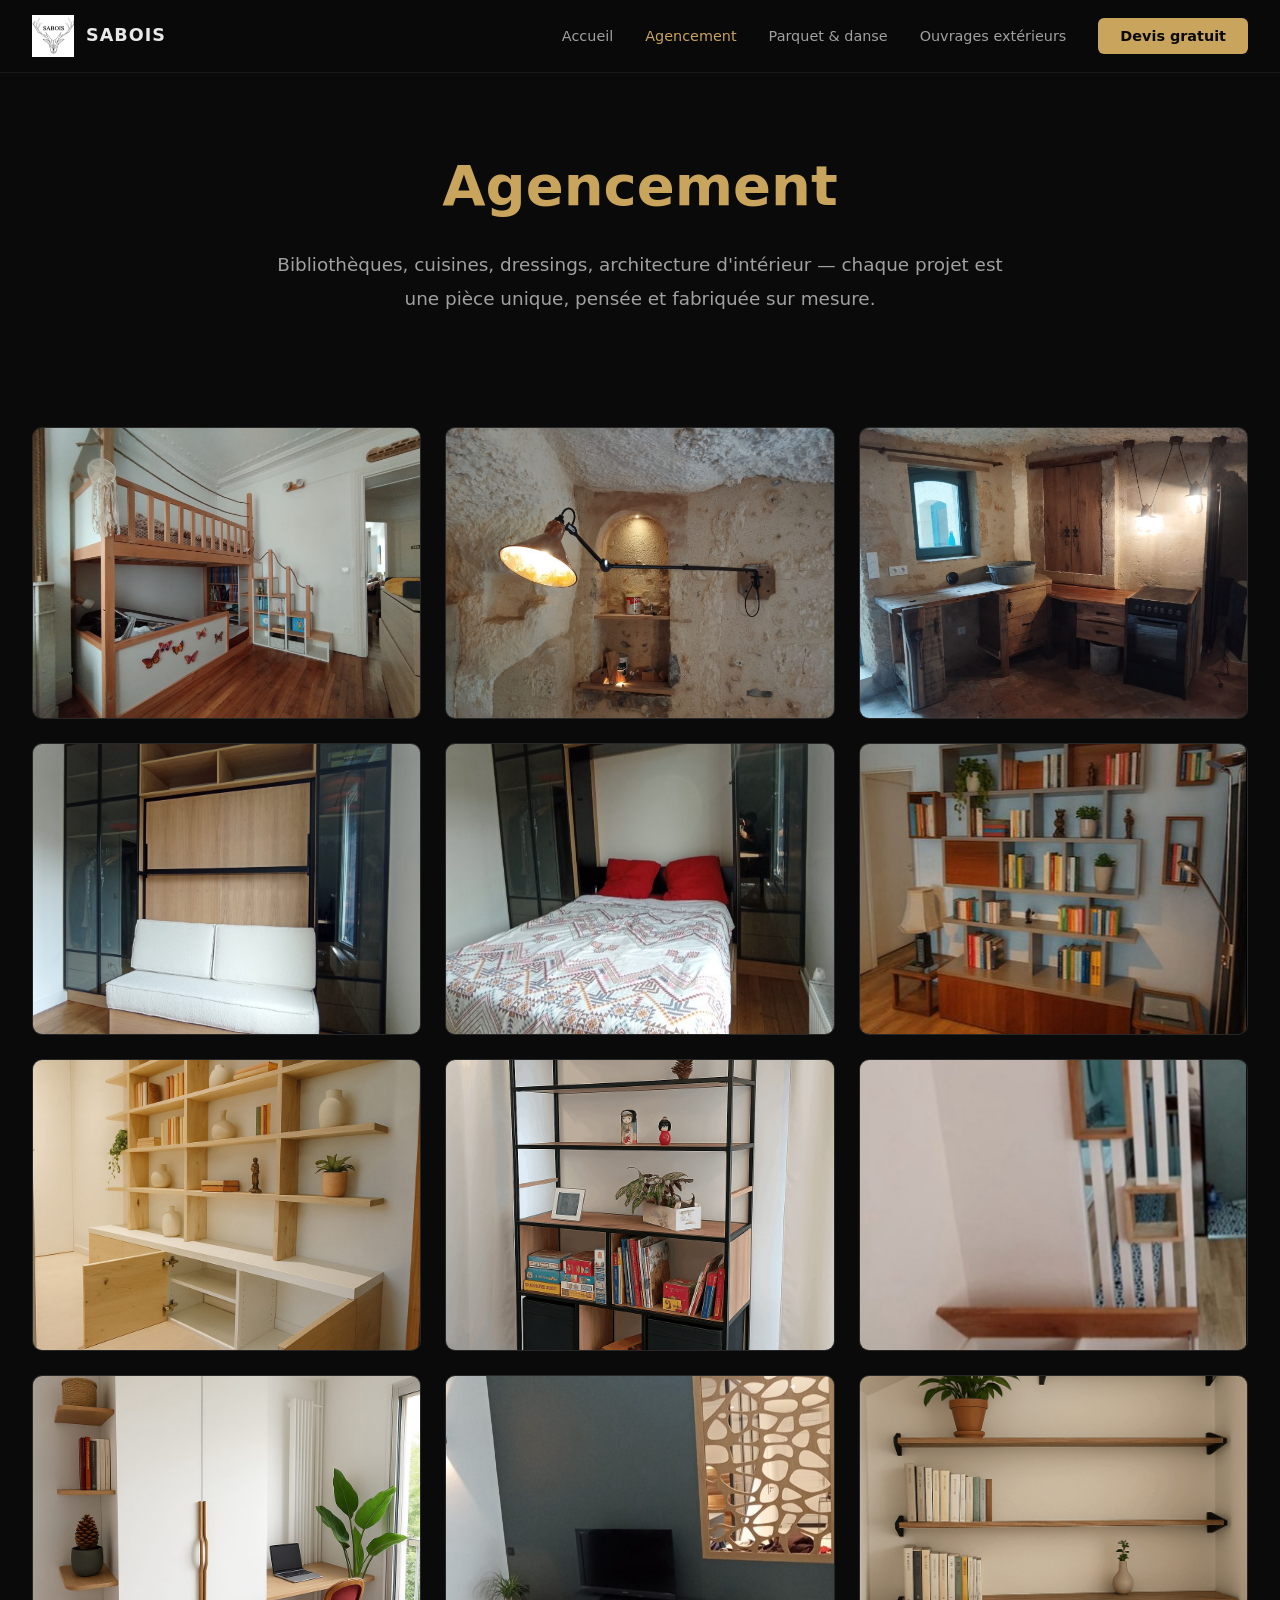
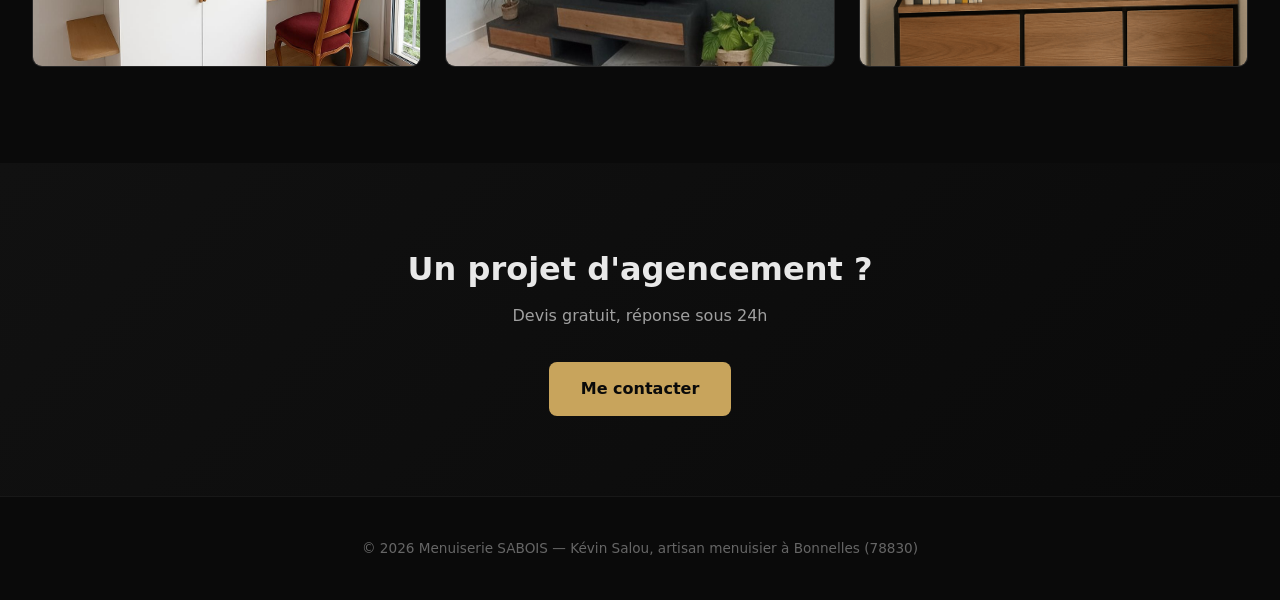
==== agencement.html @ de1b1732 "v5: 3 sous-pages (Agencement, Parquet, Extérieurs) + 33 photos + CSS partagé" ====
<!DOCTYPE html>
<html lang="fr">
<head>
<meta charset="UTF-8">
<meta name="viewport" content="width=device-width, initial-scale=1.0">
<meta http-equiv="X-Content-Type-Options" content="nosniff">
<meta http-equiv="X-Frame-Options" content="DENY">
<meta name="referrer" content="strict-origin-when-cross-origin">
<title>Agencement | Menuiserie SABOIS — Bonnelles 78</title>
<meta name="description" content="Agencement sur mesure SABOIS : bibliothèques, cuisines, dressings, architecture d'intérieur. Artisan menuisier à Bonnelles (78).">
<link rel="stylesheet" href="style.css">
</head>
<body>

<nav class="nav">
  <div class="nav-inner">
    <a href="index.html" class="nav-logo">
      <img src="assets/images/logo.png" alt="SABOIS"><span>SABOIS</span>
    </a>
    <ul class="nav-links">
      <li><a href="index.html">Accueil</a></li>
      <li><a href="agencement.html" style="color:#c8a45c;">Agencement</a></li>
      <li><a href="parquet.html">Parquet & danse</a></li>
      <li><a href="exterieurs.html">Ouvrages extérieurs</a></li>
      <li><a href="index.html#contact" class="nav-cta">Devis gratuit</a></li>
    </ul>
  </div>
</nav>

<header class="page-hero">
  <h1>Agencement</h1>
  <p>Bibliothèques, cuisines, dressings, architecture d'intérieur — chaque projet est une pièce unique, pensée et fabriquée sur mesure.</p>
</header>

<section class="gallery-section">
  <div class="gallery-grid">
    <div class="gallery-card"><img src="assets/images/agencement-2.jpg" alt="Lit superposé cabane Bibliothèque SABOIS" loading="lazy"><div class="gallery-caption">Lit superposé cabane Bibliothèque</div></div>
    <div class="gallery-card"><img src="assets/images/agencement-3.jpg" alt="Étagères + Lampes SABOIS" loading="lazy"><div class="gallery-caption">Étagères + Lampes</div></div>
    <div class="gallery-card"><img src="assets/images/agencement-4.jpg" alt="Création sur mesure maison troglodyte SABOIS" loading="lazy"><div class="gallery-caption">Création sur mesure dans une maison troglodyte — la cuisine est un ancien établi de menuisier</div></div>
    <div class="gallery-card"><img src="assets/images/agencement-5.jpeg" alt="Dressing canapé portes vitrées SABOIS" loading="lazy"><div class="gallery-caption">Dressing canapé portes vitrées — encadrement métal mécanosoudé sur mesure</div></div>
    <div class="gallery-card"><img src="assets/images/agencement-6.jpeg" alt="Lit escamotable SABOIS" loading="lazy"><div class="gallery-caption">Lit escamotable</div></div>
    <div class="gallery-card"><img src="assets/images/agencement-7.jpeg" alt="Caisson bibliothèque bois exotique SABOIS" loading="lazy"><div class="gallery-caption">Caisson bibliothèque médium 25mm — façade en bois exotique, recyclage d'un ancien meuble</div></div>
    <div class="gallery-card"><img src="assets/images/agencement-8.jpg" alt="Caisson bibliothèque épicéa massif SABOIS" loading="lazy"><div class="gallery-caption">Caisson bibliothèque en épicéa massif</div></div>
    <div class="gallery-card"><img src="assets/images/agencement-9.png" alt="Bibliothèque suspendue chêne massif SABOIS" loading="lazy"><div class="gallery-caption">Bibliothèque suspendue bois métal — chêne massif, peinture époxy noir profond</div></div>
    <div class="gallery-card"><img src="assets/images/agencement-10.jpeg" alt="Claustra Douglas SABOIS" loading="lazy"><div class="gallery-caption">Claustra en Douglas peint — niche et plateau de banc coffre en chêne massif</div></div>
    <div class="gallery-card"><img src="assets/images/agencement-11.jpg" alt="Rangement bureau étagères chêne SABOIS" loading="lazy"><div class="gallery-caption">Rangement, bureau + étagères — fixation invisible en chêne massif</div></div>
    <div class="gallery-card"><img src="assets/images/agencement-12.jpeg" alt="Meuble TV chêne SABOIS" loading="lazy"><div class="gallery-caption">Meuble TV médium 25mm — façade chêne, ouverture push-to-open</div></div>
    <div class="gallery-card"><img src="assets/images/agencement-13.png" alt="Caisson métallique façade chêne SABOIS" loading="lazy"><div class="gallery-caption">Caisson ossature métallique mécano-soudée — façade chêne veinage continu</div></div>
  </div>
</section>

<section class="page-cta">
  <h2>Un projet d'agencement ?</h2>
  <p>Devis gratuit, réponse sous 24h</p>
  <a href="index.html#contact" class="btn btn-primary">Me contacter</a>
</section>

<footer class="footer">
  <p>© 2026 Menuiserie SABOIS — Kévin Salou, artisan menuisier à Bonnelles (78830)</p>
</footer>
</body>
</html>
---- style.css ----
/* ══════════ SABOIS — SHARED DARK PREMIUM ══════════ */
:root {
  --bg: #0a0a0a; --surface: #111; --surface2: #1a1a1a;
  --border: rgba(255,255,255,0.06); --text: #e8e8e8; --text2: #a0a0a0; --text3: #666;
  --accent: #c8a45c; --accent2: #e6c87a; --accent-rgb: 200,164,92;
  --radius: 10px; --transition: 0.35s cubic-bezier(0.25, 0.1, 0.25, 1);
}
*,*::before,*::after{margin:0;padding:0;box-sizing:border-box}
html{scroll-behavior:smooth}
body{font-family:system-ui,-apple-system,'Segoe UI',sans-serif;background:var(--bg);color:var(--text);line-height:1.65;-webkit-font-smoothing:antialiased}
::selection{background:rgba(var(--accent-rgb),0.3);color:#fff}

/* NAV */
.nav{position:fixed;top:0;left:0;right:0;z-index:1000;background:rgba(10,10,10,0.92);backdrop-filter:blur(16px);border-bottom:1px solid var(--border)}
.nav-inner{max-width:1280px;margin:0 auto;padding:0 2rem;height:72px;display:flex;align-items:center;justify-content:space-between}
.nav-logo{display:flex;align-items:center;gap:12px;text-decoration:none}
.nav-logo img{height:42px}
.nav-logo span{font-weight:700;font-size:1.1rem;color:var(--text);letter-spacing:1px}
.nav-links{display:flex;gap:2rem;list-style:none;align-items:center}
.nav-links a{color:var(--text2);text-decoration:none;font-size:0.9rem;font-weight:500;transition:color var(--transition)}
.nav-links a:hover{color:var(--text)}
.nav-cta{background:var(--accent)!important;color:#0a0a0a!important;padding:10px 22px!important;border-radius:6px;font-weight:600!important}
.nav-cta:hover{background:var(--accent2)!important}

/* PAGE HERO */
.page-hero{padding:140px 2rem 80px;text-align:center;max-width:800px;margin:0 auto}
.page-hero h1{font-size:clamp(2rem,5vw,3.5rem);font-weight:800;margin-bottom:1rem;color:var(--accent)}
.page-hero p{font-size:1.15rem;color:var(--text2);line-height:1.8}

/* GALLERY */
.gallery-section{padding:2rem 2rem 6rem}
.gallery-grid{max-width:1280px;margin:0 auto;display:grid;grid-template-columns:repeat(3,1fr);gap:1.5rem}
.gallery-card{position:relative;overflow:hidden;border-radius:var(--radius);aspect-ratio:4/3;background:var(--surface2);border:1px solid var(--border);transition:all var(--transition);cursor:pointer}
.gallery-card:hover{transform:translateY(-4px);border-color:rgba(var(--accent-rgb),0.3);box-shadow:0 20px 60px rgba(0,0,0,0.5)}
.gallery-card img{width:100%;height:100%;object-fit:cover;transition:transform 0.5s}
.gallery-card:hover img{transform:scale(1.05)}
.gallery-caption{position:absolute;bottom:0;left:0;right:0;padding:1.25rem;background:linear-gradient(transparent,rgba(0,0,0,0.85));color:#fff;font-size:0.9rem;font-weight:500;opacity:0;transition:opacity 0.3s}
.gallery-card:hover .gallery-caption{opacity:1}

/* CTA */
.page-cta{text-align:center;padding:5rem 2rem;background:linear-gradient(135deg,var(--surface),var(--bg))}
.page-cta h2{font-size:2rem;margin-bottom:0.5rem}
.page-cta p{color:var(--text2);margin-bottom:2rem}
.btn{display:inline-flex;align-items:center;gap:8px;padding:14px 32px;font-size:1rem;font-weight:600;text-decoration:none;border-radius:8px;transition:all var(--transition);border:none}
.btn-primary{background:var(--accent);color:#0a0a0a}
.btn-primary:hover{background:var(--accent2);transform:translateY(-2px);box-shadow:0 12px 40px rgba(var(--accent-rgb),0.25)}

/* FOOTER */
.footer{text-align:center;padding:2.5rem 2rem;border-top:1px solid var(--border);color:var(--text3);font-size:0.85rem}

/* RESPONSIVE */
@media(max-width:1024px){.gallery-grid{grid-template-columns:repeat(2,1fr)}}
@media(max-width:768px){.gallery-grid{grid-template-columns:1fr;max-width:500px}.nav-links{display:none}.page-hero{padding:120px 1.5rem 60px}}
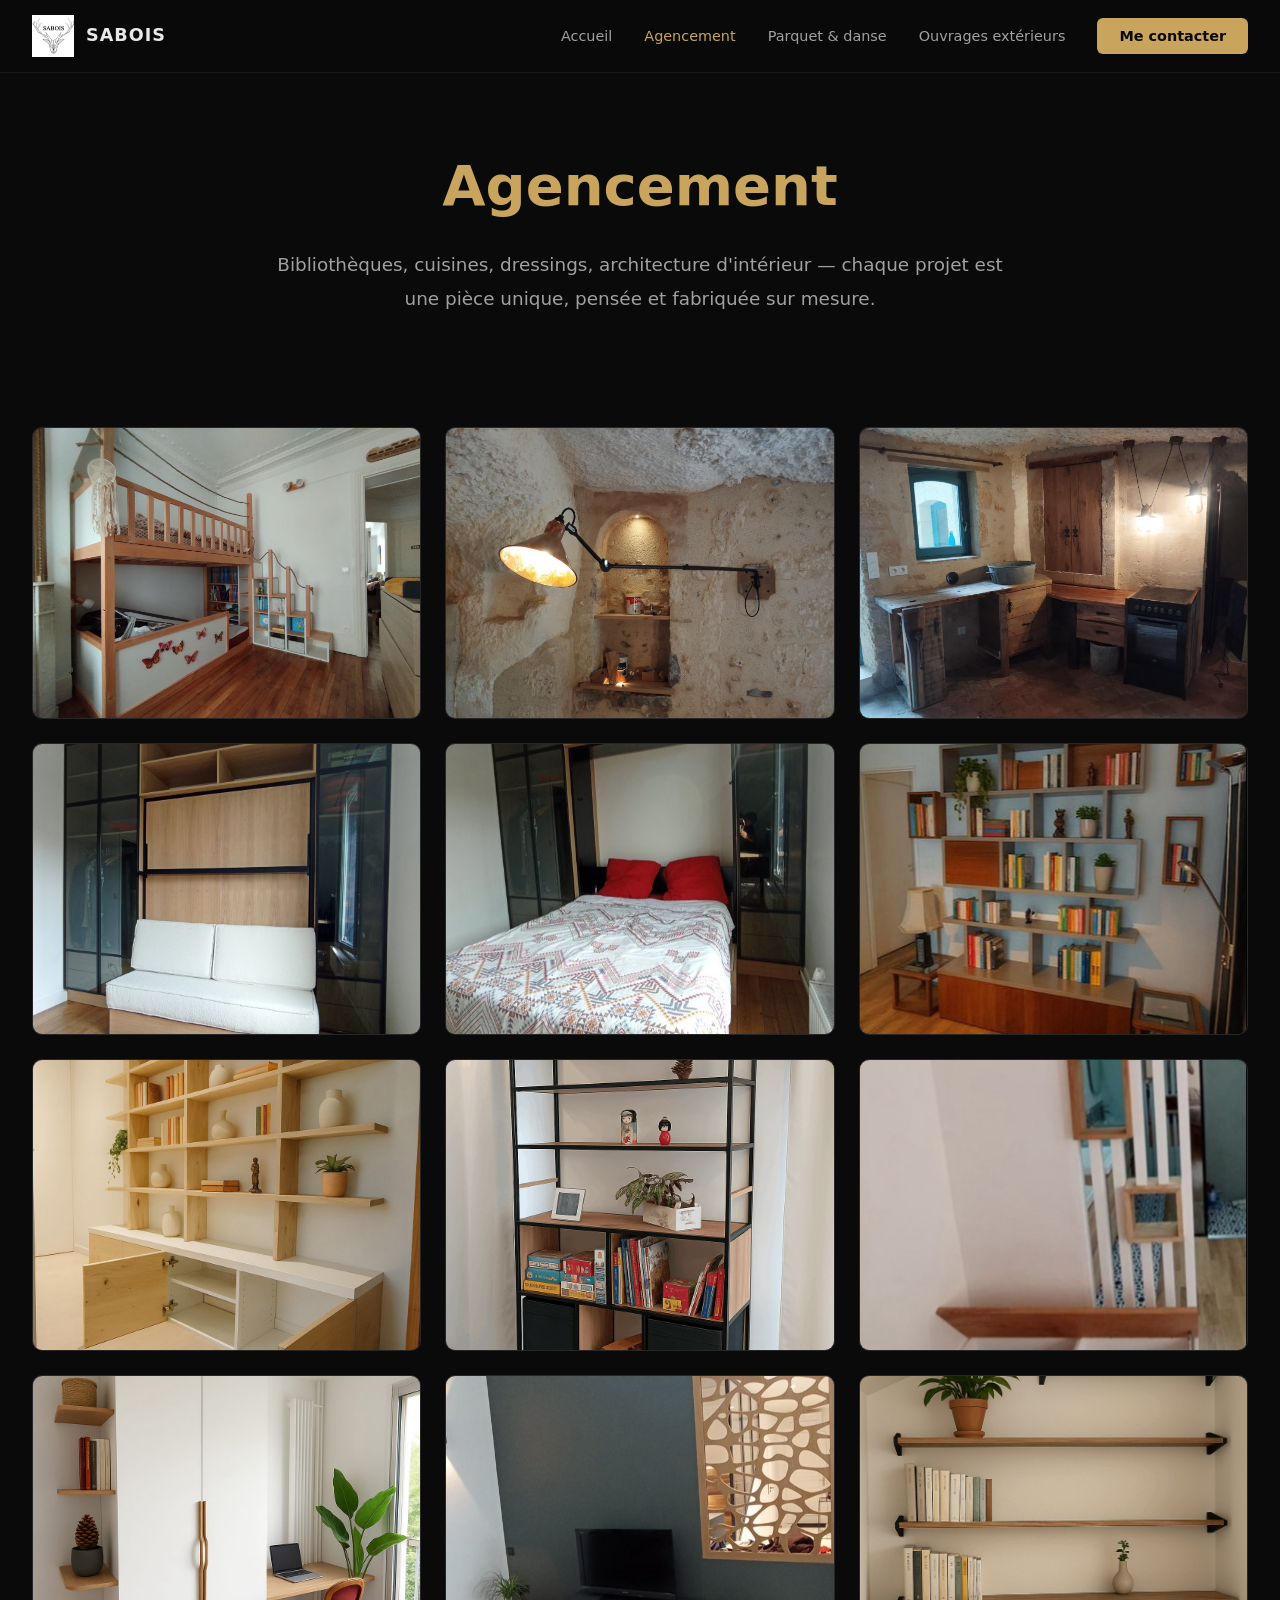
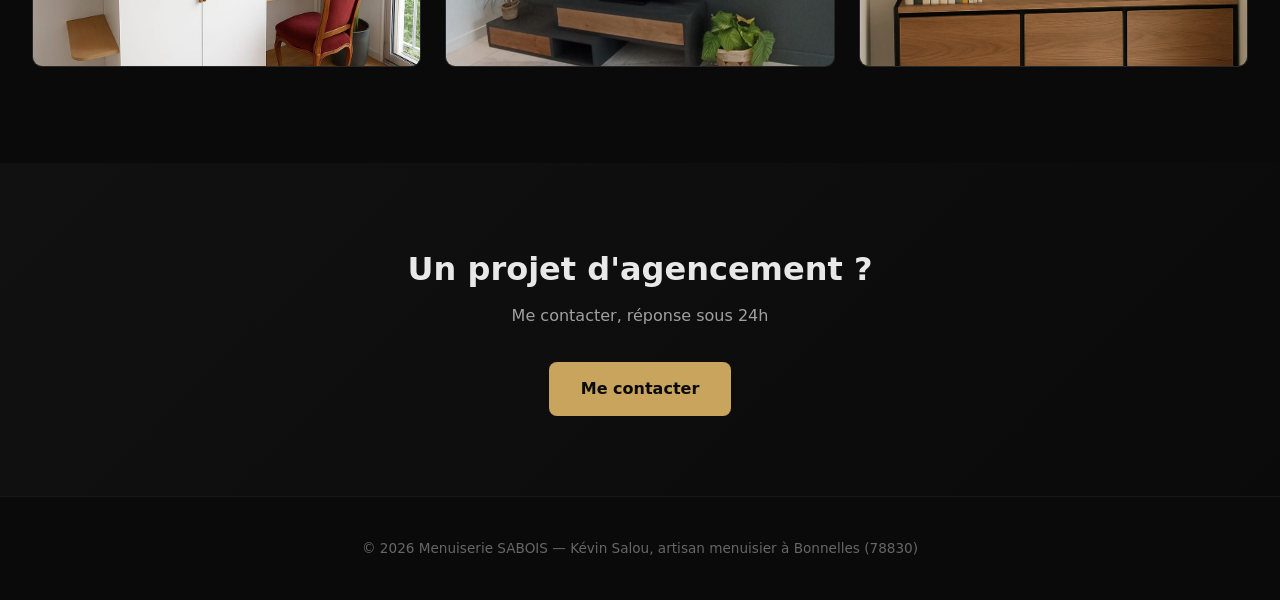
==== commit 61414153: "v6.1: Suppression 'gratuit' partout → 'Me contacter'" ====
--- a/agencement.html
+++ b/agencement.html
@@ -22,8 +22,9 @@
       <li><a href="agencement.html" style="color:#c8a45c;">Agencement</a></li>
       <li><a href="parquet.html">Parquet & danse</a></li>
       <li><a href="exterieurs.html">Ouvrages extérieurs</a></li>
-      <li><a href="index.html#contact" class="nav-cta">Devis gratuit</a></li>
+      <li><a href="index.html#contact" class="nav-cta">Me contacter</a></li>
     </ul>
+    <button class="hamburger" onclick="document.querySelector('.nav-links').classList.toggle('open')" aria-label="Menu"><span></span><span></span><span></span></button>
   </div>
 </nav>
 
@@ -51,7 +52,7 @@
 
 <section class="page-cta">
   <h2>Un projet d'agencement ?</h2>
-  <p>Devis gratuit, réponse sous 24h</p>
+  <p>Me contacter, réponse sous 24h</p>
   <a href="index.html#contact" class="btn btn-primary">Me contacter</a>
 </section>
 
--- a/style.css
+++ b/style.css
@@ -21,6 +21,19 @@
 .nav-links a:hover{color:var(--text)}
 .nav-cta{background:var(--accent)!important;color:#0a0a0a!important;padding:10px 22px!important;border-radius:6px;font-weight:600!important}
 .nav-cta:hover{background:var(--accent2)!important}
+.hamburger{display:none;flex-direction:column;gap:5px;cursor:pointer;background:none;border:none;padding:4px}
+.hamburger span{width:24px;height:2px;background:var(--text);border-radius:2px}
+
+/* TESTIMONIALS */
+.testimonials{background:var(--surface);padding:5rem 2rem}
+.testimonials-grid{max-width:1100px;margin:0 auto;display:grid;grid-template-columns:repeat(3,1fr);gap:2rem}
+.testimonial-card{background:var(--surface2);border:1px solid var(--border);border-radius:var(--radius);padding:2rem;position:relative}
+.testimonial-card::before{content:'"';position:absolute;top:0.5rem;left:1.5rem;font-size:5rem;color:var(--accent);opacity:0.3;line-height:1;font-family:Georgia,serif}
+.testimonial-card p{color:var(--text2);font-size:0.95rem;line-height:1.8;margin-bottom:1.5rem;font-style:italic}
+.testimonial-author{display:flex;align-items:center;gap:10px}
+.testimonial-author .name{font-weight:600;color:var(--text);font-size:0.9rem}
+.testimonial-author .role{color:var(--text3);font-size:0.8rem}
+.testimonial-stars{color:var(--accent);margin-bottom:0.75rem;font-size:0.9rem}
 
 /* PAGE HERO */
 .page-hero{padding:140px 2rem 80px;text-align:center;max-width:800px;margin:0 auto}
@@ -49,5 +62,12 @@
 .footer{text-align:center;padding:2.5rem 2rem;border-top:1px solid var(--border);color:var(--text3);font-size:0.85rem}
 
 /* RESPONSIVE */
-@media(max-width:1024px){.gallery-grid{grid-template-columns:repeat(2,1fr)}}
-@media(max-width:768px){.gallery-grid{grid-template-columns:1fr;max-width:500px}.nav-links{display:none}.page-hero{padding:120px 1.5rem 60px}}
+@media(max-width:1024px){.gallery-grid{grid-template-columns:repeat(2,1fr)}.testimonials-grid{grid-template-columns:repeat(2,1fr)}}
+@media(max-width:768px){
+  .gallery-grid{grid-template-columns:1fr;max-width:500px}
+  .testimonials-grid{grid-template-columns:1fr;max-width:400px}
+  .nav-links{display:none;position:absolute;top:72px;left:0;right:0;background:rgba(10,10,10,0.98);padding:2rem;flex-direction:column;gap:1.5rem;border-bottom:1px solid var(--border)}
+  .nav-links.open{display:flex}
+  .hamburger{display:flex}
+  .page-hero{padding:120px 1.5rem 60px}
+}
